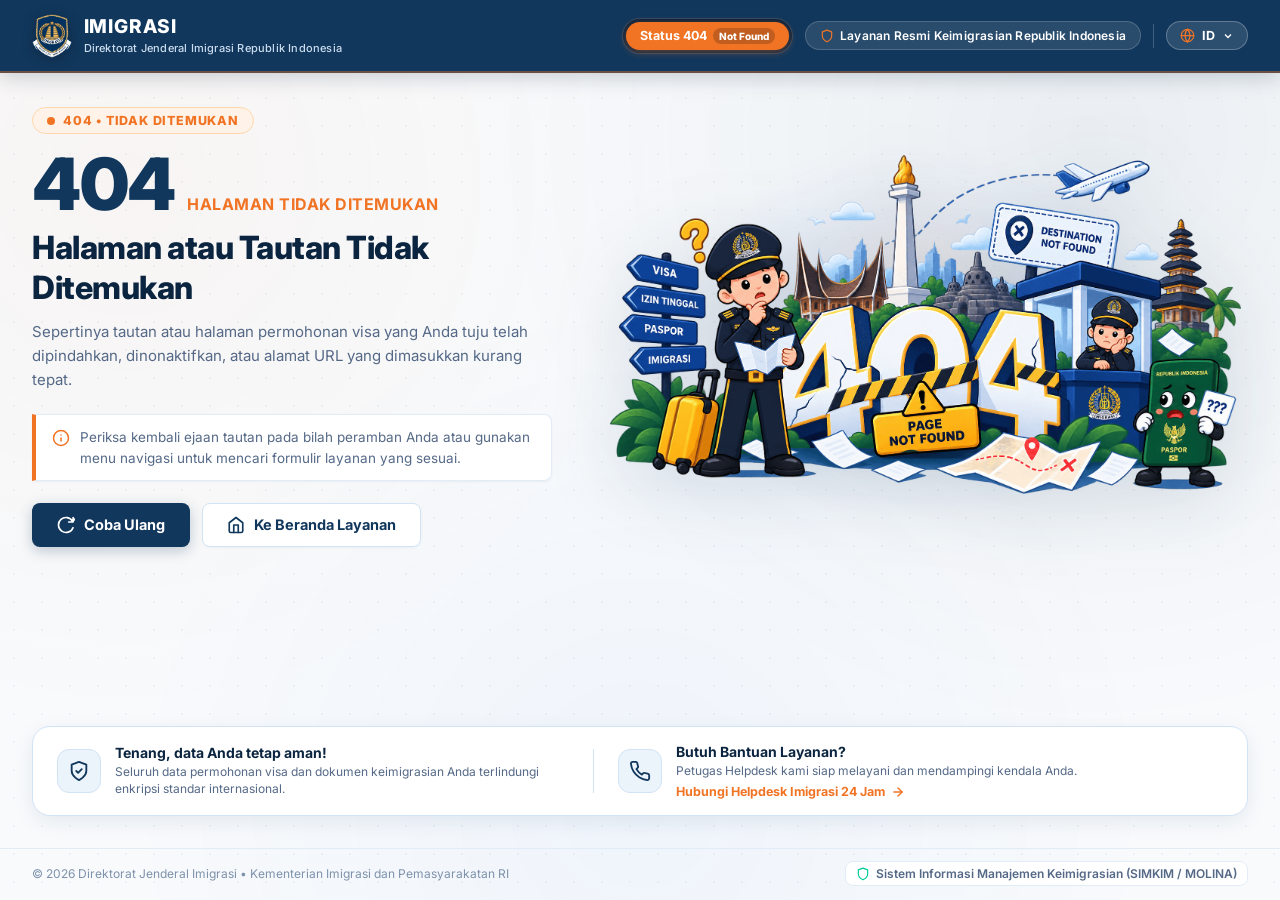
==== 400/index.html @ 4f802579 "Initial commit" ====
<!DOCTYPE html>
<html lang="id">

<head>
  <meta charset="UTF-8">
  <meta name="viewport" content="width=device-width, initial-scale=1.0">
  <title>404 - Halaman Tidak Ditemukan | Direktorat Jenderal Imigrasi Republik Indonesia</title>

  <!-- Favicon -->
  <link rel="icon" type="image/png" href="../assets/icons/logo-imigrasi.png">
  <link rel="shortcut icon" type="image/png" href="../assets/icons/logo-imigrasi.png">

  <!-- Google Fonts: Inter -->
  <link rel="preconnect" href="https://fonts.googleapis.com">
  <link rel="preconnect" href="https://fonts.gstatic.com" crossorigin>
  <link href="https://fonts.googleapis.com/css2?family=Inter:wght@300;400;500;600;700;800;900&display=swap"
    rel="stylesheet">

  <link rel="stylesheet" href="../css/styles.css">
  <link rel="stylesheet" href="../css/animations.css">
</head>

<body>

  <!-- Ambient Backgrounds -->
  <div class="bg-ambient-layer" aria-hidden="true"></div>
  <div class="bg-pattern-overlay" aria-hidden="true"></div>

  <!-- Top Header Navigation -->
  <header class="header">
    <div class="header-inner">
      <a href="https://evisa.imigrasi.go.id/" class="brand" title="Direktorat Jenderal Imigrasi Republik Indonesia">
        <img src="../assets/icons/logo-imigrasi.png" alt="Logo Resmi Imigrasi Indonesia" class="brand-logo-img">
        <div class="brand-text">
          <div class="brand-title-wrap">
            <span class="brand-title" data-i18n="brandTitle">IMIGRASI</span>
          </div>
          <span class="brand-subtitle" data-i18n="brandSubtitle">Direktorat Jenderal Imigrasi Republik Indonesia</span>
        </div>
      </a>

      <div class="header-right">
        <!-- Error Status Indicator -->
        <div class="mode-switch-group">
          <span class="mode-btn is-active">
            <span>Status 404</span>
            <span class="mode-badge">Not Found</span>
          </span>
        </div>

        <div class="motto-badge">
          <svg viewBox="0 0 24 24" fill="none" stroke="currentColor" stroke-width="2" stroke-linecap="round"
            stroke-linejoin="round">
            <path d="M12 22s8-4 8-10V5l-8-3-8 3v7c0 6 8 10 8 10z" />
          </svg>
          <span data-i18n="headerMotto">Layanan Resmi Keimigrasian Republik Indonesia</span>
        </div>

        <div class="header-divider"></div>

        <!-- Bilingual Selector (ENG & ID) -->
        <div class="lang-dropdown-wrapper">
          <button type="button" class="lang-btn" id="langToggleBtn" aria-haspopup="true" aria-expanded="false">
            <svg width="15" height="15" viewBox="0 0 24 24" fill="none" stroke="#F17425" stroke-width="2"
              stroke-linecap="round" stroke-linejoin="round">
              <circle cx="12" cy="12" r="10" />
              <line x1="2" y1="12" x2="22" y2="12" />
              <path d="M12 2a15.3 15.3 0 0 1 4 10 15.3 15.3 0 0 1-4 10 15.3 15.3 0 0 1-4-10 15.3 15.3 0 0 1 4-10z" />
            </svg>
            <span id="langCurrentCode">ID</span>
            <svg class="lang-chevron-icon" viewBox="0 0 24 24" fill="none" stroke="currentColor" stroke-width="2.5">
              <polyline points="6 9 12 15 18 9" />
            </svg>
          </button>

          <div class="lang-menu" id="langMenu" role="menu">
            <button type="button" class="lang-option is-active" data-lang="id" role="menuitem">
              <span class="lang-flag-icon">🇮🇩</span>
              <span>Bahasa Indonesia</span>
              <span class="lang-badge">ID</span>
            </button>
            <button type="button" class="lang-option" data-lang="en" role="menuitem">
              <span class="lang-flag-icon">🇬🇧</span>
              <span>English</span>
              <span class="lang-badge">ENG</span>
            </button>
          </div>
        </div>
      </div>
    </div>
  </header>

  <!-- Main Content -->
  <main class="main-container">
    <section class="error-view is-active" id="view-404" aria-label="Tampilan Error 404">
      <div class="hero-grid grid-404">

        <!-- Left Content Column -->
        <div class="content-col">
          <div class="status-pill pill-404">
            <span class="status-pill-dot"></span>
            <span data-i18n="pill404">404 • TIDAK DITEMUKAN</span>
          </div>

          <div class="error-code-header">
            <span data-i18n="codeHeader404">404</span>
            <span class="error-code-sub" data-i18n="codeSub404">Halaman Tidak Ditemukan</span>
          </div>

          <h1 class="error-title" data-i18n="title404">Halaman atau Tautan Tidak Ditemukan</h1>

          <p class="error-desc" data-i18n="desc404">
            Sepertinya tautan atau halaman permohonan visa yang Anda tuju telah dipindahkan, dinonaktifkan, atau alamat
            URL yang dimasukkan kurang tepat.
          </p>

          <div class="info-note-box">
            <svg viewBox="0 0 24 24" fill="none" stroke="currentColor" stroke-width="2" stroke-linecap="round"
              stroke-linejoin="round">
              <circle cx="12" cy="12" r="10"></circle>
              <line x1="12" y1="16" x2="12" y2="12"></line>
              <line x1="12" y1="8" x2="12.01" y2="8"></line>
            </svg>
            <span data-i18n="note404">Periksa kembali ejaan tautan pada bilah peramban Anda atau gunakan menu navigasi
              untuk mencari formulir layanan yang sesuai.</span>
          </div>

          <div class="btn-group">
            <button type="button" class="btn btn-primary" id="btnReload404">
              <svg class="icon-spin" viewBox="0 0 24 24" fill="none" stroke="currentColor" stroke-linecap="round"
                stroke-linejoin="round">
                <path d="M21.5 2v6h-6M21.34 15.57a10 10 0 1 1-.57-8.38l5.67-5.67" />
              </svg>
              <span data-i18n="btnReload404">Coba Ulang</span>
            </button>

            <a href="https://evisa.imigrasi.go.id/" class="btn btn-secondary btn-action-home">
              <svg class="icon-arrow" viewBox="0 0 24 24" fill="none" stroke="currentColor" stroke-linecap="round"
                stroke-linejoin="round">
                <path d="M3 9l9-7 9 7v11a2 2 0 0 1-2 2H5a2 2 0 0 1-2-2z"></path>
                <polyline points="9 22 9 12 15 12 15 22"></polyline>
              </svg>
              <span data-i18n="btnHome404">Ke Beranda Layanan</span>
            </a>
          </div>
        </div>

        <!-- Right Illustration Column (404.png - Seamless & Borderless) -->
        <div class="illustration-col">
          <div class="seamless-illustration-stage stage-404 anim-float" title="Klik untuk sapaan petugas imigrasi">
            <img src="../404.png" alt="Ilustrasi Petugas & Paspor Tersesat 404 Not Found"
              class="seamless-illustration-img">
          </div>
        </div>

      </div>
    </section>

    <!-- Support Card -->
    <footer class="bottom-card">
      <div class="card-section">
        <div class="icon-wrapper">
          <svg viewBox="0 0 24 24" fill="none" stroke="currentColor" stroke-width="2" stroke-linecap="round"
            stroke-linejoin="round">
            <path d="M12 22s8-4 8-10V5l-8-3-8 3v7c0 6 8 10 8 10z"></path>
            <polyline points="9 12 11 14 15 10"></polyline>
          </svg>
        </div>
        <div class="card-info">
          <h3 class="card-title" data-i18n="card1Title">Tenang, data Anda tetap aman!</h3>
          <p class="card-text" data-i18n="card1Desc">Seluruh data permohonan visa dan dokumen keimigrasian Anda
            terlindungi enkripsi standar internasional.</p>
        </div>
      </div>

      <div class="card-divider" aria-hidden="true"></div>

      <div class="card-section">
        <div class="avatar-wrapper">
          <svg viewBox="0 0 24 24" fill="none" stroke="currentColor" stroke-width="2" stroke-linecap="round"
            stroke-linejoin="round">
            <path
              d="M22 16.92v3a2 2 0 0 1-2.18 2 19.79 19.79 0 0 1-8.63-3.07 19.5 19.5 0 0 1-6-6 19.79 19.79 0 0 1-3.07-8.67A2 2 0 0 1 4.11 2h3a2 2 0 0 1 2 1.72 12.84 12.84 0 0 0 .7 2.81 2 2 0 0 1-.45 2.11L8.09 9.91a16 16 0 0 0 6 6l1.27-1.27a2 2 0 0 1 2.11-.45 12.84 12.84 0 0 0 2.81.7A2 2 0 0 1 22 16.92z">
            </path>
          </svg>
        </div>
        <div class="card-info">
          <h3 class="card-title" data-i18n="card2Title">Butuh Bantuan Layanan?</h3>
          <p class="card-text" data-i18n="card2Desc">Petugas Helpdesk kami siap melayani dan mendampingi kendala Anda.
          </p>
          <a href="#helpdesk" class="card-link action-helpdesk">
            <span data-i18n="helpdeskLink">Hubungi Helpdesk Imigrasi 24 Jam</span>
            <svg viewBox="0 0 24 24" width="14" height="14" fill="none" stroke="currentColor" stroke-width="2.5"
              stroke-linecap="round" stroke-linejoin="round">
              <line x1="5" y1="12" x2="19" y2="12"></line>
              <polyline points="12 5 19 12 12 19"></polyline>
            </svg>
          </a>
        </div>
      </div>
    </footer>
  </main>

  <!-- Legal Bar -->
  <div class="footer-meta-bar">
    <div class="footer-meta-left">
      <span data-i18n="footerCopyright">© 2026 Direktorat Jenderal Imigrasi • Kementerian Imigrasi dan Pemasyarakatan
        RI</span>
    </div>
    <div class="footer-meta-right">
      <span class="footer-security-pill">
        <svg viewBox="0 0 24 24" fill="none" stroke="currentColor" stroke-width="2" stroke-linecap="round"
          stroke-linejoin="round">
          <path d="M12 22s8-4 8-10V5l-8-3-8 3v7c0 6 8 10 8 10z" />
        </svg>
        <span data-i18n="footerSecurityTitle">Sistem Informasi Manajemen Keimigrasian (SIMKIM / MOLINA)</span>
      </span>
    </div>
  </div>

  <div class="toast-container" id="toastContainer" aria-live="polite"></div>
  <script src="../js/main.js"></script>
</body>

</html>
---- css/styles.css ----
/**
 * Layanan Imigrasi Digital - eVisa Theme Design System
 * Inspired by https://evisa.imigrasi.go.id/
 * Color Scheme: Official Deep Navy (#11375C), Brand Orange (#F17425), Light Blue (#EBF3FB)
 * Typography: Inter (Google Fonts)
 * Fully Responsive for Desktop, Tablets (Landscape & Portrait), and Mobile Devices
 */

@import url('https://fonts.googleapis.com/css2?family=Inter:wght@300;400;500;600;700;800;900&display=swap');

:root {
  /* eVisa Official Brand Palette */
  --evisa-navy: #11375C;
  --evisa-navy-dark: #0B2540;
  --evisa-navy-light: #1A4B7C;
  --evisa-navy-ultra-light: #EBF3FB;
  --evisa-orange: #F17425;
  --evisa-orange-hover: #D96015;
  --evisa-orange-light: #FFF2E8;
  --evisa-blue: #1E6DEB;
  --evisa-blue-hover: #1558C4;
  --evisa-blue-light: #EFF6FF;
  --evisa-border: #D1E3F5;
  --evisa-border-light: #E2ECF7;
  --evisa-red: #E15B64;
  --evisa-red-light: #FDE8E9;
  --evisa-green: #00CC99;
  --evisa-green-light: #E6FBF5;

  /* Neutrals & Text */
  --text-primary: #11375C;
  --text-heading: #0B2540;
  --text-secondary: #556987;
  --text-muted: #7E92AB;
  --bg-page: #F8FAFC;
  --bg-card: #FFFFFF;
  --bg-subtle: #F0F5FA;
  --white: #FFFFFF;

  /* Elevation Shadows */
  --shadow-xs: 0 1px 3px rgba(17, 55, 92, 0.05);
  --shadow-sm: 0 2px 8px rgba(17, 55, 92, 0.06);
  --shadow-md: 0 6px 20px rgba(17, 55, 92, 0.08);
  --shadow-lg: 0 16px 36px -6px rgba(17, 55, 92, 0.12), 0 4px 16px rgba(17, 55, 92, 0.04);
  --shadow-btn: 0 4px 14px rgba(17, 55, 92, 0.25);
  --shadow-btn-orange: 0 4px 14px rgba(241, 116, 37, 0.35);

  /* Corner Radii */
  --radius-xs: 6px;
  --radius-sm: 8px;
  --radius-md: 12px;
  --radius-lg: 18px;
  --radius-xl: 24px;
  --radius-full: 9999px;

  /* Typography */
  --font-family: 'Inter', -apple-system, BlinkMacSystemFont, 'Segoe UI', Roboto, Helvetica, Arial, sans-serif;
}

/* Global Reset & Base Setup */
*, *::before, *::after {
  box-sizing: border-box;
  margin: 0;
  padding: 0;
}

html, body {
  min-height: 100%;
  width: 100%;
}

body {
  font-family: var(--font-family);
  background: var(--bg-page);
  color: var(--text-primary);
  min-height: 100vh;
  display: flex;
  flex-direction: column;
  justify-content: space-between;
  overflow-x: hidden;
  position: relative;
  -webkit-font-smoothing: antialiased;
  -moz-osx-font-smoothing: grayscale;
}

/* Background Atmosphere & Grid Pattern */
.bg-ambient-layer {
  position: fixed;
  inset: 0;
  pointer-events: none;
  z-index: 0;
  background-image: 
    radial-gradient(circle at 10% 20%, rgba(241, 116, 37, 0.04) 0%, transparent 40%),
    radial-gradient(circle at 85% 15%, rgba(17, 55, 92, 0.06) 0%, transparent 45%),
    radial-gradient(circle at 50% 90%, rgba(30, 109, 235, 0.04) 0%, transparent 50%);
}

.bg-pattern-overlay {
  position: fixed;
  inset: 0;
  pointer-events: none;
  z-index: 0;
  opacity: 0.35;
  background-image: radial-gradient(rgba(17, 55, 92, 0.12) 1px, transparent 1px);
  background-size: 28px 28px;
}

/* =============================================================================
   TOP HEADER NAVIGATION (Official eVisa Style #11375C)
   ============================================================================= */
.header {
  width: 100%;
  background-color: var(--evisa-navy);
  border-bottom: 2px solid rgba(241, 116, 37, 0.4);
  box-shadow: 0 4px 20px rgba(11, 37, 64, 0.2);
  position: relative;
  z-index: 30;
}

.header-inner {
  max-width: 1440px;
  margin: 0 auto;
  padding: 0.85rem 2rem;
  display: flex;
  align-items: center;
  justify-content: space-between;
  gap: 16px;
}

.brand {
  display: flex;
  align-items: center;
  gap: 12px;
  text-decoration: none;
  color: #FFFFFF;
  transition: transform 0.2s ease;
  flex-shrink: 0;
}

.brand:hover {
  transform: translateY(-1px);
}

.brand-logo-img {
  height: 44px;
  width: auto;
  object-fit: contain;
  filter: drop-shadow(0 2px 6px rgba(0, 0, 0, 0.25));
  transition: transform 0.3s ease;
}

.brand:hover .brand-logo-img {
  transform: scale(1.05);
}

.brand-text {
  display: flex;
  flex-direction: column;
}

.brand-title-wrap {
  display: flex;
  align-items: center;
  gap: 8px;
}

.brand-title {
  font-size: 19px;
  font-weight: 800;
  letter-spacing: 0.8px;
  color: #FFFFFF;
  line-height: 1.1;
}

.brand-evisa-tag {
  background: var(--evisa-orange);
  color: #FFFFFF;
  font-size: 10px;
  font-weight: 800;
  letter-spacing: 0.5px;
  padding: 2px 7px;
  border-radius: var(--radius-xs);
  text-transform: uppercase;
}

.brand-subtitle {
  font-size: 11px;
  font-weight: 500;
  color: #CBDCEE;
  margin-top: 3px;
  letter-spacing: 0.2px;
}

.header-right {
  display: flex;
  align-items: center;
  gap: 12px;
  flex-wrap: wrap;
  justify-content: flex-end;
}

/* Mode Switcher Pill (403 vs 404 vs 500) */
.mode-switch-group {
  display: inline-flex;
  align-items: center;
  background: rgba(11, 37, 64, 0.8);
  border: 1px solid rgba(255, 255, 255, 0.15);
  border-radius: var(--radius-full);
  padding: 3px;
  box-shadow: inset 0 2px 4px rgba(0, 0, 0, 0.2);
}

.mode-btn {
  border: none;
  background: transparent;
  padding: 6px 14px;
  font-family: inherit;
  font-size: 12.5px;
  font-weight: 700;
  color: #CBDCEE;
  border-radius: var(--radius-full);
  cursor: pointer;
  display: inline-flex;
  align-items: center;
  gap: 6px;
  transition: all 0.2s ease;
  text-decoration: none;
  white-space: nowrap;
}

.mode-btn:hover {
  color: #FFFFFF;
  background: rgba(255, 255, 255, 0.08);
}

.mode-btn.is-active {
  background: var(--evisa-orange);
  color: #FFFFFF;
  box-shadow: 0 2px 8px rgba(241, 116, 37, 0.4);
}

.mode-btn .mode-badge {
  font-size: 10px;
  font-weight: 800;
  padding: 2px 6px;
  border-radius: var(--radius-full);
  background: rgba(255, 255, 255, 0.2);
}

.mode-btn.is-active .mode-badge {
  background: rgba(0, 0, 0, 0.2);
}

.motto-badge {
  background: rgba(255, 255, 255, 0.1);
  border: 1px solid rgba(255, 255, 255, 0.18);
  color: #FFFFFF;
  font-size: 12px;
  font-weight: 600;
  padding: 6px 14px;
  border-radius: var(--radius-full);
  letter-spacing: 0.2px;
  display: flex;
  align-items: center;
  gap: 6px;
  white-space: nowrap;
}

.motto-badge svg {
  width: 14px;
  height: 14px;
  stroke: var(--evisa-orange);
}

.header-divider {
  width: 1px;
  height: 24px;
  background: rgba(255, 255, 255, 0.2);
}

/* Language Selector Dropdown (ENG & ID) */
.lang-dropdown-wrapper {
  position: relative;
}

.lang-btn {
  display: flex;
  align-items: center;
  gap: 7px;
  background: rgba(255, 255, 255, 0.12);
  border: 1px solid rgba(255, 255, 255, 0.25);
  padding: 6px 13px;
  border-radius: var(--radius-full);
  font-family: inherit;
  font-size: 12.5px;
  font-weight: 700;
  color: #FFFFFF;
  cursor: pointer;
  transition: all 0.2s ease;
  white-space: nowrap;
}

.lang-btn:hover, .lang-dropdown-wrapper.is-open .lang-btn {
  background: rgba(255, 255, 255, 0.22);
  border-color: var(--evisa-orange);
}

.lang-flag-icon {
  font-size: 14px;
  line-height: 1;
}

.lang-chevron-icon {
  width: 12px;
  height: 12px;
  stroke: #FFFFFF;
  transition: transform 0.25s ease;
}

.lang-dropdown-wrapper.is-open .lang-chevron-icon {
  transform: rotate(180deg);
}

.lang-menu {
  position: absolute;
  top: calc(100% + 8px);
  right: 0;
  background: #FFFFFF;
  border: 1px solid var(--evisa-border);
  border-radius: var(--radius-md);
  box-shadow: 0 12px 30px rgba(17, 55, 92, 0.18);
  padding: 6px;
  min-width: 180px;
  opacity: 0;
  visibility: hidden;
  transform: translateY(-8px);
  transition: all 0.2s cubic-bezier(0.16, 1, 0.3, 1);
  z-index: 50;
}

.lang-dropdown-wrapper.is-open .lang-menu {
  opacity: 1;
  visibility: visible;
  transform: translateY(0);
}

.lang-option {
  width: 100%;
  display: flex;
  align-items: center;
  gap: 10px;
  padding: 8px 12px;
  border: none;
  background: transparent;
  border-radius: var(--radius-sm);
  font-family: inherit;
  font-size: 13px;
  font-weight: 600;
  color: var(--text-primary);
  cursor: pointer;
  transition: all 0.15s ease;
  text-align: left;
}

.lang-option:hover {
  background: var(--evisa-navy-ultra-light);
  color: var(--evisa-navy);
}

.lang-option.is-active {
  background: var(--evisa-orange-light);
  color: var(--evisa-orange-hover);
  font-weight: 700;
}

.lang-option .lang-badge {
  margin-left: auto;
  font-size: 10.5px;
  font-weight: 800;
  background: rgba(17, 55, 92, 0.08);
  color: var(--evisa-navy);
  padding: 2px 6px;
  border-radius: 4px;
}

.lang-option.is-active .lang-badge {
  background: var(--evisa-orange);
  color: #FFFFFF;
}

/* =============================================================================
   MAIN CONTAINER & HERO GRID
   ============================================================================= */
.main-container {
  flex: 1;
  width: 100%;
  max-width: 1440px;
  margin: 0 auto;
  padding: 1.5rem 2rem 2rem;
  display: flex;
  flex-direction: column;
  justify-content: space-between;
  position: relative;
  z-index: 10;
}

/* Error Views for 403, 404, 500 */
.error-view {
  display: none;
  width: 100%;
  flex: 1;
  animation: fadeInView 0.35s cubic-bezier(0.16, 1, 0.3, 1) forwards;
}

.error-view.is-active {
  display: block;
}

@keyframes fadeInView {
  from {
    opacity: 0;
    transform: translateY(10px);
  }
  to {
    opacity: 1;
    transform: translateY(0);
  }
}

.hero-grid {
  display: grid;
  align-items: center;
  gap: 40px;
  width: 100%;
  min-height: 460px;
  grid-template-columns: 1fr 1.25fr;
}

/* Special Alignment for 500 Grid (Illustration Left, Content Right on Desktop) */
.grid-500 {
  grid-template-columns: 1.25fr 1fr;
}

/* =============================================================================
   CONTENT COLUMN (TEXT & BUTTONS)
   ============================================================================= */
.content-col {
  display: flex;
  flex-direction: column;
  align-items: flex-start;
  z-index: 10;
  padding: 10px 0;
}

/* eVisa Style Category / Status Badge */
.status-pill {
  display: inline-flex;
  align-items: center;
  gap: 8px;
  background: var(--evisa-navy-ultra-light);
  border: 1px solid var(--evisa-border);
  color: var(--evisa-navy);
  font-size: 12.5px;
  font-weight: 800;
  letter-spacing: 0.8px;
  text-transform: uppercase;
  padding: 5px 14px;
  border-radius: var(--radius-full);
  margin-bottom: 14px;
}

.status-pill.pill-403 {
  background: #FFF0F0;
  border-color: #FED7D7;
  color: var(--evisa-red);
}

.status-pill.pill-404 {
  background: var(--evisa-orange-light);
  border-color: #FED7AA;
  color: var(--evisa-orange);
}

.status-pill.pill-500 {
  background: #FFF0F0;
  border-color: #FED7D7;
  color: var(--evisa-red);
}

.status-pill-dot {
  width: 8px;
  height: 8px;
  border-radius: 50%;
  background-color: currentColor;
  box-shadow: 0 0 0 0 rgba(241, 116, 37, 0.7);
  animation: pulse-dot 2s infinite cubic-bezier(0.66, 0, 0, 1);
}

@keyframes pulse-dot {
  0% { box-shadow: 0 0 0 0 rgba(241, 116, 37, 0.7); }
  70% { box-shadow: 0 0 0 8px rgba(241, 116, 37, 0); }
  100% { box-shadow: 0 0 0 0 rgba(241, 116, 37, 0); }
}

/* Big Error Code Number Header */
.error-code-header {
  font-size: 72px;
  font-weight: 900;
  color: var(--evisa-navy);
  line-height: 1;
  letter-spacing: -2px;
  margin-bottom: 8px;
  display: flex;
  align-items: baseline;
  gap: 12px;
}

.error-code-sub {
  font-size: 16px;
  font-weight: 700;
  color: var(--evisa-orange);
  letter-spacing: 0.5px;
  text-transform: uppercase;
}

/* Titles & Descriptions */
.error-title {
  font-size: 32px;
  font-weight: 800;
  color: var(--text-heading);
  line-height: 1.25;
  margin-bottom: 12px;
  letter-spacing: -0.5px;
}

.error-desc {
  font-size: 15px;
  line-height: 1.6;
  color: var(--text-secondary);
  max-width: 520px;
  margin-bottom: 22px;
}

/* Highlight Note Box */
.info-note-box {
  background: #FFFFFF;
  border-left: 4px solid var(--evisa-orange);
  border-top: 1px solid var(--evisa-border-light);
  border-right: 1px solid var(--evisa-border-light);
  border-bottom: 1px solid var(--evisa-border-light);
  border-radius: 0 var(--radius-sm) var(--radius-sm) 0;
  padding: 12px 16px;
  margin-bottom: 22px;
  max-width: 520px;
  font-size: 13.5px;
  color: var(--text-secondary);
  line-height: 1.5;
  box-shadow: var(--shadow-xs);
  display: flex;
  align-items: flex-start;
  gap: 10px;
}

.info-note-box svg {
  width: 18px;
  height: 18px;
  flex-shrink: 0;
  stroke: var(--evisa-orange);
  margin-top: 2px;
}

/* Button Group (eVisa Style) */
.btn-group {
  display: flex;
  flex-wrap: wrap;
  gap: 12px;
  width: 100%;
}

.btn {
  display: inline-flex;
  align-items: center;
  justify-content: center;
  gap: 9px;
  padding: 12px 24px;
  font-family: inherit;
  font-size: 14.5px;
  font-weight: 700;
  border-radius: var(--radius-sm);
  text-decoration: none;
  cursor: pointer;
  transition: all 0.2s cubic-bezier(0.16, 1, 0.3, 1);
  border: 1.5px solid transparent;
  white-space: nowrap;
}

.btn-primary {
  background-color: var(--evisa-navy);
  color: #FFFFFF;
  box-shadow: var(--shadow-btn);
}

.btn-primary:hover {
  background-color: var(--evisa-orange);
  color: #FFFFFF;
  transform: translateY(-2px);
  box-shadow: var(--shadow-btn-orange);
}

.btn-primary:active {
  transform: translateY(0);
}

.btn-secondary {
  background-color: #FFFFFF;
  color: var(--evisa-navy);
  border-color: var(--evisa-border);
  box-shadow: var(--shadow-xs);
}

.btn-secondary:hover {
  background-color: var(--evisa-navy-ultra-light);
  border-color: var(--evisa-navy-light);
  color: var(--evisa-navy);
  transform: translateY(-2px);
  box-shadow: var(--shadow-sm);
}

.btn-secondary:active {
  transform: translateY(0);
}

.btn svg {
  width: 18px;
  height: 18px;
  stroke-width: 2.2;
  transition: transform 0.3s ease;
  flex-shrink: 0;
}

.btn:hover svg.icon-spin {
  transform: rotate(180deg);
}

.btn:hover svg.icon-arrow {
  transform: translateX(3px);
}

/* =============================================================================
   SEAMLESS CREATIVE ILLUSTRATION STAGE (No Box, No Border, Seamless & Floating)
   ============================================================================= */
.illustration-col {
  position: relative;
  width: 100%;
  display: flex;
  align-items: center;
  justify-content: center;
  user-select: none;
}

.seamless-illustration-stage {
  position: relative;
  width: 100%;
  max-width: 640px;
  display: flex;
  align-items: center;
  justify-content: center;
  cursor: pointer;
  transition: transform 0.4s cubic-bezier(0.34, 1.56, 0.64, 1), filter 0.4s ease;
  background: transparent !important;
  border: none !important;
  box-shadow: none !important;
  padding: 0 !important;
}

/* Creative Subtle Ambient Radial Halo Glow behind the character/artwork */
.seamless-illustration-stage::before {
  content: '';
  position: absolute;
  top: 52%;
  left: 50%;
  width: 82%;
  height: 78%;
  transform: translate(-50%, -50%);
  border-radius: 50%;
  filter: blur(36px);
  pointer-events: none;
  z-index: 0;
  opacity: 0.85;
  transition: all 0.5s ease;
}

.stage-403::before {
  background: radial-gradient(circle, rgba(225, 91, 100, 0.18) 0%, rgba(17, 55, 92, 0.08) 50%, transparent 72%);
}

.stage-404::before {
  background: radial-gradient(circle, rgba(241, 116, 37, 0.18) 0%, rgba(30, 109, 235, 0.09) 50%, transparent 72%);
}

.stage-500::before {
  background: radial-gradient(circle, rgba(225, 91, 100, 0.16) 0%, rgba(30, 109, 235, 0.1) 50%, transparent 72%);
}

.seamless-illustration-img {
  position: relative;
  z-index: 1;
  width: 100%;
  height: auto;
  max-height: 480px;
  object-fit: contain;
  display: block;
  background: transparent !important;
  border: none !important;
  border-radius: 0 !important;
  box-shadow: none !important;
  filter: drop-shadow(0 16px 36px rgba(17, 55, 92, 0.14));
  transition: transform 0.4s cubic-bezier(0.34, 1.56, 0.64, 1), filter 0.4s ease;
}

.seamless-illustration-stage:hover .seamless-illustration-img {
  transform: scale(1.025) translateY(-6px);
  filter: drop-shadow(0 26px 48px rgba(17, 55, 92, 0.22));
}

.seamless-illustration-stage:hover::before {
  opacity: 1;
  transform: translate(-50%, -50%) scale(1.1);
  filter: blur(42px);
}

/* =============================================================================
   BOTTOM UNIFIED SUPPORT CARD & SYSTEM METADATA
   ============================================================================= */
.bottom-card {
  margin-top: 2rem;
  background: #FFFFFF;
  border: 1px solid var(--evisa-border);
  border-radius: var(--radius-lg);
  padding: 16px 24px;
  display: grid;
  grid-template-columns: 1.1fr auto 1.3fr;
  align-items: center;
  gap: 24px;
  box-shadow: var(--shadow-md);
  position: relative;
  z-index: 10;
}

.card-section {
  display: flex;
  align-items: center;
  gap: 14px;
}

.card-divider {
  width: 1px;
  height: 44px;
  background: var(--evisa-border);
}

.avatar-wrapper, .icon-wrapper {
  width: 44px;
  height: 44px;
  flex-shrink: 0;
  display: flex;
  align-items: center;
  justify-content: center;
  border-radius: var(--radius-md);
  background: var(--evisa-navy-ultra-light);
  color: var(--evisa-navy);
  border: 1px solid var(--evisa-border);
  transition: transform 0.25s ease, background 0.25s ease;
}

.avatar-wrapper:hover, .icon-wrapper:hover {
  transform: scale(1.08);
  background: var(--evisa-orange-light);
  border-color: #FED7AA;
}

.avatar-wrapper svg, .icon-wrapper svg {
  width: 22px;
  height: 22px;
  stroke: var(--evisa-navy);
}

.card-info {
  display: flex;
  flex-direction: column;
  gap: 2px;
}

.card-title {
  font-size: 14px;
  font-weight: 700;
  color: var(--text-heading);
}

.card-text {
  font-size: 12px;
  color: var(--text-secondary);
  line-height: 1.45;
}

.card-link {
  display: inline-flex;
  align-items: center;
  gap: 6px;
  font-size: 12.5px;
  font-weight: 700;
  color: var(--evisa-orange);
  text-decoration: none;
  margin-top: 3px;
  transition: gap 0.2s ease, color 0.2s ease;
}

.card-link:hover {
  color: var(--evisa-orange-hover);
  gap: 9px;
  text-decoration: underline;
}

/* Official Bottom Legal & Security Bar */
.footer-meta-bar {
  display: flex;
  align-items: center;
  justify-content: space-between;
  padding: 12px 2rem 14px;
  max-width: 1440px;
  margin: 0 auto;
  width: 100%;
  font-size: 12px;
  color: var(--text-muted);
  border-top: 1px solid var(--evisa-border-light);
  position: relative;
  z-index: 10;
}

.footer-meta-left {
  display: flex;
  align-items: center;
  gap: 8px;
}

.footer-security-pill {
  display: inline-flex;
  align-items: center;
  gap: 6px;
  font-weight: 600;
  color: var(--text-secondary);
  background: #FFFFFF;
  padding: 4px 10px;
  border-radius: var(--radius-sm);
  border: 1px solid var(--evisa-border-light);
}

.footer-security-pill svg {
  width: 14px;
  height: 14px;
  stroke: var(--evisa-green);
}

/* =============================================================================
   TOAST NOTIFICATION COMPONENT
   ============================================================================= */
.toast-container {
  position: fixed;
  bottom: 24px;
  right: 24px;
  z-index: 1000;
  display: flex;
  flex-direction: column;
  gap: 10px;
  pointer-events: none;
}

.toast {
  background: var(--evisa-navy);
  color: #FFFFFF;
  padding: 12px 18px;
  border-radius: var(--radius-sm);
  font-size: 13px;
  font-weight: 600;
  display: flex;
  align-items: center;
  gap: 12px;
  box-shadow: 0 10px 30px rgba(17, 55, 92, 0.35);
  border-left: 4px solid var(--evisa-orange);
  transform: translateY(60px);
  opacity: 0;
  transition: all 0.3s cubic-bezier(0.16, 1, 0.3, 1);
  pointer-events: auto;
  cursor: pointer;
  max-width: 440px;
}

.toast.show {
  transform: translateY(0);
  opacity: 1;
}

.toast-spinner {
  width: 16px;
  height: 16px;
  border: 2px solid rgba(255, 255, 255, 0.3);
  border-top-color: var(--evisa-orange);
  border-radius: 50%;
  animation: spinLinear 0.8s linear infinite;
  flex-shrink: 0;
}

@keyframes spinLinear {
  to { transform: rotate(360deg); }
}

/* =============================================================================
   RESPONSIVE DESIGN: TABLETS & MOBILE BREAKPOINTS
   ============================================================================= */

/* --- 1. Large Tablets & Small Laptops (max-width: 1080px) --- */
@media (max-width: 1080px) {
  .header-inner {
    padding: 0.85rem 1.5rem;
  }
  .motto-badge {
    display: none; /* Hide lengthy motto text on tablet to keep header clean */
  }
  .header-divider {
    display: none;
  }
  .main-container {
    padding: 1.25rem 1.5rem 1.75rem;
  }
  .hero-grid {
    grid-template-columns: 1fr !important;
    gap: 28px;
    text-align: center;
  }
  /* Harmonize order: Content always follows or precedes consistently */
  .grid-500 {
    grid-template-columns: 1fr !important;
  }
  .illustration-col {
    order: 1;
    margin: 0 auto;
  }
  .content-col {
    order: 2;
    align-items: center;
    text-align: center;
    padding: 0;
  }
  .error-desc, .info-note-box {
    max-width: 580px;
    margin-left: auto;
    margin-right: auto;
  }
  .info-note-box {
    text-align: left;
  }
  .btn-group {
    justify-content: center;
  }
  .error-code-header {
    font-size: 64px;
    justify-content: center;
  }
  .error-title {
    font-size: 28px;
  }
  .seamless-illustration-stage {
    max-width: 480px;
  }
  .seamless-illustration-img {
    max-height: 380px;
  }
  .bottom-card {
    grid-template-columns: 1fr 1fr;
    gap: 16px;
    padding: 16px 20px;
  }
  .card-divider {
    display: none;
  }
}

/* --- 2. Medium / Portrait Tablets (max-width: 860px) --- */
@media (max-width: 860px) {
  .header-inner {
    padding: 0.75rem 1.25rem;
    flex-wrap: wrap;
    gap: 12px;
  }
  .header-right {
    width: 100%;
    justify-content: space-between;
  }
  .bottom-card {
    grid-template-columns: 1fr;
    gap: 16px;
  }
  .footer-meta-bar {
    padding: 12px 1.25rem;
    flex-direction: column;
    gap: 8px;
    text-align: center;
  }
}

/* --- 3. Mobile Devices (max-width: 640px) --- */
@media (max-width: 640px) {
  .header-inner {
    padding: 0.65rem 1rem;
    gap: 10px;
  }
  .brand-logo-img {
    height: 38px;
  }
  .brand-title {
    font-size: 17px;
  }
  .brand-subtitle {
    font-size: 10px;
    max-width: 220px;
    white-space: nowrap;
    overflow: hidden;
    text-overflow: ellipsis;
  }
  .mode-btn {
    padding: 5px 10px;
    font-size: 11.5px;
    gap: 4px;
  }
  .mode-btn .mode-badge {
    display: none; /* Hide badge text on mobile so 403, 404, 500 pills fit tightly */
  }
  .lang-btn {
    padding: 5px 10px;
    font-size: 11.5px;
    gap: 5px;
  }
  .main-container {
    padding: 0.75rem 1rem 1.25rem;
  }
  .hero-grid {
    gap: 18px;
    min-height: auto;
  }
  .seamless-illustration-stage {
    max-width: 340px;
  }
  .seamless-illustration-img {
    max-height: 260px;
  }
  .status-pill {
    font-size: 11px;
    padding: 4px 11px;
    margin-bottom: 10px;
  }
  .error-code-header {
    font-size: 50px;
    margin-bottom: 4px;
  }
  .error-code-sub {
    font-size: 14px;
  }
  .error-title {
    font-size: 22px;
    margin-bottom: 10px;
  }
  .error-desc {
    font-size: 13.5px;
    line-height: 1.55;
    margin-bottom: 16px;
  }
  .info-note-box {
    font-size: 12px;
    padding: 10px 12px;
    margin-bottom: 18px;
  }
  .btn-group {
    flex-direction: column;
    gap: 10px;
  }
  .btn {
    width: 100%;
    padding: 12px 18px;
    font-size: 14px;
  }
  .bottom-card {
    margin-top: 1.5rem;
    padding: 14px 16px;
    border-radius: var(--radius-md);
  }
  .card-section {
    gap: 12px;
  }
  .avatar-wrapper, .icon-wrapper {
    width: 38px;
    height: 38px;
  }
  .avatar-wrapper svg, .icon-wrapper svg {
    width: 18px;
    height: 18px;
  }
  .card-title {
    font-size: 13px;
  }
  .card-text {
    font-size: 11.5px;
  }
  .card-link {
    font-size: 12px;
  }
  .footer-meta-bar {
    font-size: 11px;
    padding: 10px 1rem 14px;
  }
  .footer-security-pill {
    font-size: 11px;
    padding: 3px 8px;
  }
  .toast-container {
    left: 14px;
    right: 14px;
    bottom: 14px;
    max-width: none;
  }
  .toast {
    width: 100%;
    max-width: 100%;
    font-size: 12.5px;
    padding: 10px 14px;
  }
}

/* --- 4. Extra Small Phones (max-width: 380px) --- */
@media (max-width: 380px) {
  .brand-title {
    font-size: 15px;
  }
  .brand-subtitle {
    display: none; /* Hide secondary subtitle on micro screens */
  }
  .mode-btn {
    padding: 4px 8px;
    font-size: 11px;
  }
  .seamless-illustration-stage {
    max-width: 280px;
  }
  .seamless-illustration-img {
    max-height: 210px;
  }
  .error-code-header {
    font-size: 44px;
  }
  .error-title {
    font-size: 20px;
  }
}
---- css/animations.css ----
/**
 * Layanan Imigrasi Digital - Animation Engine
 * Keyframe Animations for Illustrations, Cards, & Interactive Triggers
 */

/* Soft Vertical Floating Animation for Illustration Card */
@keyframes softFloat {
  0%, 100% {
    transform: translateY(0px);
  }
  50% {
    transform: translateY(-8px);
  }
}

.anim-float {
  animation: softFloat 5s ease-in-out infinite;
}

/* Subtle Shimmer Effect for Accent Badges */
@keyframes shimmerGlow {
  0%, 100% {
    opacity: 0.85;
    filter: drop-shadow(0 0 0 rgba(241, 116, 37, 0));
  }
  50% {
    opacity: 1;
    filter: drop-shadow(0 0 8px rgba(241, 116, 37, 0.4));
  }
}

.anim-shimmer {
  animation: shimmerGlow 3s ease-in-out infinite;
}

/* Spin Keyframe for Loading / Reload Buttons */
@keyframes spinFast {
  from {
    transform: rotate(0deg);
  }
  to {
    transform: rotate(360deg);
  }
}

.is-spinning {
  animation: spinFast 0.75s linear infinite !important;
}

/* Fade and Slide-In */
@keyframes fadeInSlideUp {
  from {
    opacity: 0;
    transform: translateY(14px);
  }
  to {
    opacity: 1;
    transform: translateY(0);
  }
}

.anim-fade-up {
  animation: fadeInSlideUp 0.45s cubic-bezier(0.16, 1, 0.3, 1) forwards;
}
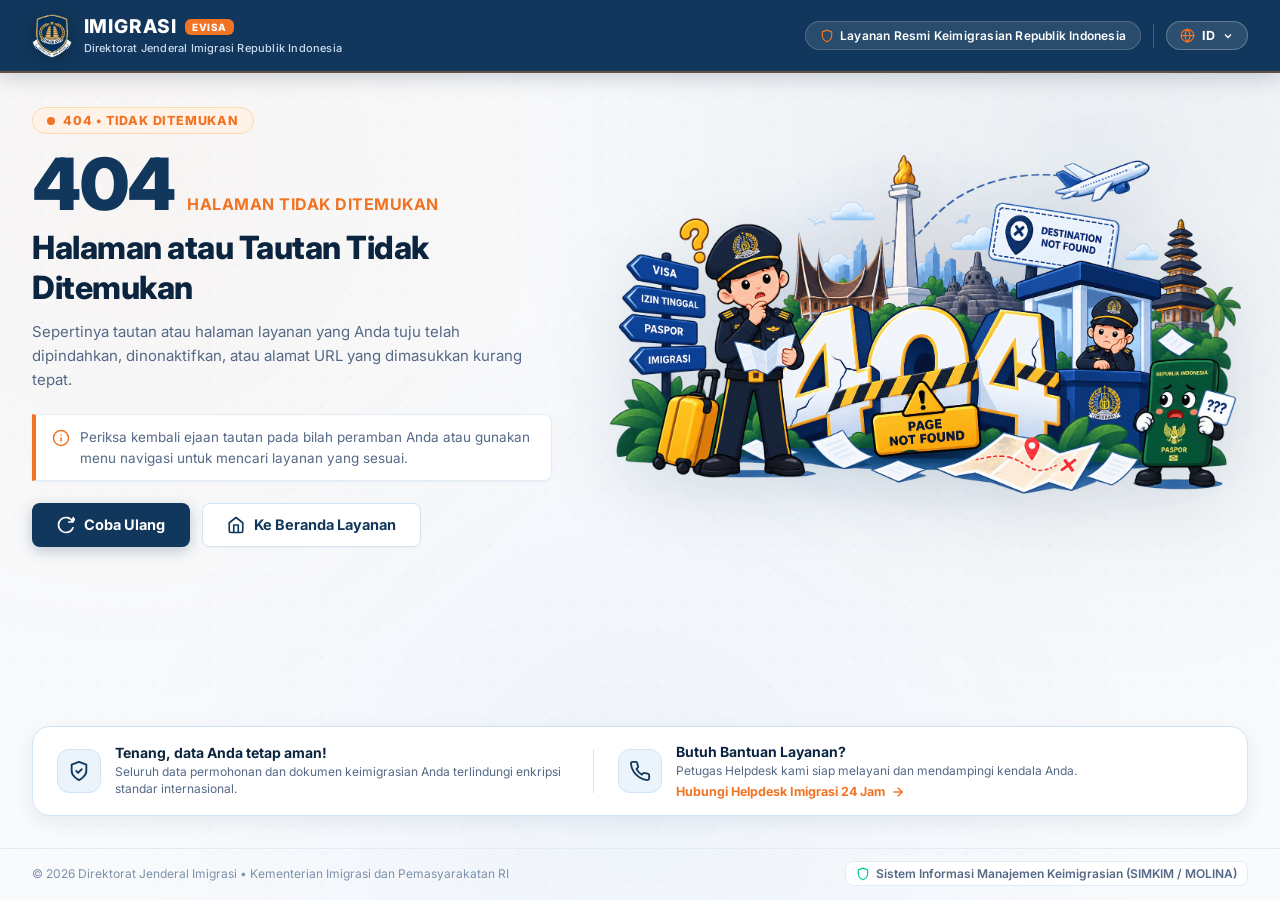
==== commit 14189e86: "update" ====
--- a/400/index.html
+++ b/400/index.html
@@ -1,11 +1,10 @@
 <!DOCTYPE html>
 <html lang="id">
-
 <head>
   <meta charset="UTF-8">
   <meta name="viewport" content="width=device-width, initial-scale=1.0">
   <title>404 - Halaman Tidak Ditemukan | Direktorat Jenderal Imigrasi Republik Indonesia</title>
-
+  
   <!-- Favicon -->
   <link rel="icon" type="image/png" href="../assets/icons/logo-imigrasi.png">
   <link rel="shortcut icon" type="image/png" href="../assets/icons/logo-imigrasi.png">
@@ -13,13 +12,11 @@
   <!-- Google Fonts: Inter -->
   <link rel="preconnect" href="https://fonts.googleapis.com">
   <link rel="preconnect" href="https://fonts.gstatic.com" crossorigin>
-  <link href="https://fonts.googleapis.com/css2?family=Inter:wght@300;400;500;600;700;800;900&display=swap"
-    rel="stylesheet">
+  <link href="https://fonts.googleapis.com/css2?family=Inter:wght@300;400;500;600;700;800;900&display=swap" rel="stylesheet">
 
   <link rel="stylesheet" href="../css/styles.css">
   <link rel="stylesheet" href="../css/animations.css">
 </head>
-
 <body>
 
   <!-- Ambient Backgrounds -->
@@ -29,29 +26,21 @@
   <!-- Top Header Navigation -->
   <header class="header">
     <div class="header-inner">
-      <a href="https://evisa.imigrasi.go.id/" class="brand" title="Direktorat Jenderal Imigrasi Republik Indonesia">
+      <a href="/" class="brand" title="Direktorat Jenderal Imigrasi Republik Indonesia">
         <img src="../assets/icons/logo-imigrasi.png" alt="Logo Resmi Imigrasi Indonesia" class="brand-logo-img">
         <div class="brand-text">
           <div class="brand-title-wrap">
             <span class="brand-title" data-i18n="brandTitle">IMIGRASI</span>
+            <span class="brand-evisa-tag">eVisa</span>
           </div>
           <span class="brand-subtitle" data-i18n="brandSubtitle">Direktorat Jenderal Imigrasi Republik Indonesia</span>
         </div>
       </a>
 
       <div class="header-right">
-        <!-- Error Status Indicator -->
-        <div class="mode-switch-group">
-          <span class="mode-btn is-active">
-            <span>Status 404</span>
-            <span class="mode-badge">Not Found</span>
-          </span>
-        </div>
-
         <div class="motto-badge">
-          <svg viewBox="0 0 24 24" fill="none" stroke="currentColor" stroke-width="2" stroke-linecap="round"
-            stroke-linejoin="round">
-            <path d="M12 22s8-4 8-10V5l-8-3-8 3v7c0 6 8 10 8 10z" />
+          <svg viewBox="0 0 24 24" fill="none" stroke="currentColor" stroke-width="2" stroke-linecap="round" stroke-linejoin="round">
+            <path d="M12 22s8-4 8-10V5l-8-3-8 3v7c0 6 8 10 8 10z"/>
           </svg>
           <span data-i18n="headerMotto">Layanan Resmi Keimigrasian Republik Indonesia</span>
         </div>
@@ -61,15 +50,14 @@
         <!-- Bilingual Selector (ENG & ID) -->
         <div class="lang-dropdown-wrapper">
           <button type="button" class="lang-btn" id="langToggleBtn" aria-haspopup="true" aria-expanded="false">
-            <svg width="15" height="15" viewBox="0 0 24 24" fill="none" stroke="#F17425" stroke-width="2"
-              stroke-linecap="round" stroke-linejoin="round">
-              <circle cx="12" cy="12" r="10" />
-              <line x1="2" y1="12" x2="22" y2="12" />
-              <path d="M12 2a15.3 15.3 0 0 1 4 10 15.3 15.3 0 0 1-4 10 15.3 15.3 0 0 1-4-10 15.3 15.3 0 0 1 4-10z" />
+            <svg width="15" height="15" viewBox="0 0 24 24" fill="none" stroke="#F17425" stroke-width="2" stroke-linecap="round" stroke-linejoin="round">
+              <circle cx="12" cy="12" r="10"/>
+              <line x1="2" y1="12" x2="22" y2="12"/>
+              <path d="M12 2a15.3 15.3 0 0 1 4 10 15.3 15.3 0 0 1-4 10 15.3 15.3 0 0 1-4-10 15.3 15.3 0 0 1 4-10z"/>
             </svg>
             <span id="langCurrentCode">ID</span>
             <svg class="lang-chevron-icon" viewBox="0 0 24 24" fill="none" stroke="currentColor" stroke-width="2.5">
-              <polyline points="6 9 12 15 18 9" />
+              <polyline points="6 9 12 15 18 9"/>
             </svg>
           </button>
 
@@ -94,49 +82,44 @@
   <main class="main-container">
     <section class="error-view is-active" id="view-404" aria-label="Tampilan Error 404">
       <div class="hero-grid grid-404">
-
+        
         <!-- Left Content Column -->
         <div class="content-col">
           <div class="status-pill pill-404">
             <span class="status-pill-dot"></span>
             <span data-i18n="pill404">404 • TIDAK DITEMUKAN</span>
           </div>
-
+          
           <div class="error-code-header">
             <span data-i18n="codeHeader404">404</span>
             <span class="error-code-sub" data-i18n="codeSub404">Halaman Tidak Ditemukan</span>
           </div>
 
           <h1 class="error-title" data-i18n="title404">Halaman atau Tautan Tidak Ditemukan</h1>
-
+          
           <p class="error-desc" data-i18n="desc404">
-            Sepertinya tautan atau halaman permohonan visa yang Anda tuju telah dipindahkan, dinonaktifkan, atau alamat
-            URL yang dimasukkan kurang tepat.
+            Sepertinya tautan atau halaman layanan yang Anda tuju telah dipindahkan, dinonaktifkan, atau alamat URL yang dimasukkan kurang tepat.
           </p>
 
           <div class="info-note-box">
-            <svg viewBox="0 0 24 24" fill="none" stroke="currentColor" stroke-width="2" stroke-linecap="round"
-              stroke-linejoin="round">
+            <svg viewBox="0 0 24 24" fill="none" stroke="currentColor" stroke-width="2" stroke-linecap="round" stroke-linejoin="round">
               <circle cx="12" cy="12" r="10"></circle>
               <line x1="12" y1="16" x2="12" y2="12"></line>
               <line x1="12" y1="8" x2="12.01" y2="8"></line>
             </svg>
-            <span data-i18n="note404">Periksa kembali ejaan tautan pada bilah peramban Anda atau gunakan menu navigasi
-              untuk mencari formulir layanan yang sesuai.</span>
+            <span data-i18n="note404">Periksa kembali ejaan tautan pada bilah peramban Anda atau gunakan menu navigasi untuk mencari layanan yang sesuai.</span>
           </div>
 
           <div class="btn-group">
             <button type="button" class="btn btn-primary" id="btnReload404">
-              <svg class="icon-spin" viewBox="0 0 24 24" fill="none" stroke="currentColor" stroke-linecap="round"
-                stroke-linejoin="round">
-                <path d="M21.5 2v6h-6M21.34 15.57a10 10 0 1 1-.57-8.38l5.67-5.67" />
+              <svg class="icon-spin" viewBox="0 0 24 24" fill="none" stroke="currentColor" stroke-linecap="round" stroke-linejoin="round">
+                <path d="M21.5 2v6h-6M21.34 15.57a10 10 0 1 1-.57-8.38l5.67-5.67"/>
               </svg>
               <span data-i18n="btnReload404">Coba Ulang</span>
             </button>
-
-            <a href="https://evisa.imigrasi.go.id/" class="btn btn-secondary btn-action-home">
-              <svg class="icon-arrow" viewBox="0 0 24 24" fill="none" stroke="currentColor" stroke-linecap="round"
-                stroke-linejoin="round">
+            
+            <a href="/" class="btn btn-secondary btn-action-home">
+              <svg class="icon-arrow" viewBox="0 0 24 24" fill="none" stroke="currentColor" stroke-linecap="round" stroke-linejoin="round">
                 <path d="M3 9l9-7 9 7v11a2 2 0 0 1-2 2H5a2 2 0 0 1-2-2z"></path>
                 <polyline points="9 22 9 12 15 12 15 22"></polyline>
               </svg>
@@ -147,9 +130,8 @@
 
         <!-- Right Illustration Column (404.png - Seamless & Borderless) -->
         <div class="illustration-col">
-          <div class="seamless-illustration-stage stage-404 anim-float" title="Klik untuk sapaan petugas imigrasi">
-            <img src="../404.png" alt="Ilustrasi Petugas & Paspor Tersesat 404 Not Found"
-              class="seamless-illustration-img">
+          <div class="seamless-illustration-stage stage-404 anim-float">
+            <img src="../assets/illustration/404.png" alt="Ilustrasi Petugas & Paspor Tersesat 404 Not Found" class="seamless-illustration-img">
           </div>
         </div>
 
@@ -160,16 +142,14 @@
     <footer class="bottom-card">
       <div class="card-section">
         <div class="icon-wrapper">
-          <svg viewBox="0 0 24 24" fill="none" stroke="currentColor" stroke-width="2" stroke-linecap="round"
-            stroke-linejoin="round">
+          <svg viewBox="0 0 24 24" fill="none" stroke="currentColor" stroke-width="2" stroke-linecap="round" stroke-linejoin="round">
             <path d="M12 22s8-4 8-10V5l-8-3-8 3v7c0 6 8 10 8 10z"></path>
             <polyline points="9 12 11 14 15 10"></polyline>
           </svg>
         </div>
         <div class="card-info">
           <h3 class="card-title" data-i18n="card1Title">Tenang, data Anda tetap aman!</h3>
-          <p class="card-text" data-i18n="card1Desc">Seluruh data permohonan visa dan dokumen keimigrasian Anda
-            terlindungi enkripsi standar internasional.</p>
+          <p class="card-text" data-i18n="card1Desc">Seluruh data permohonan dan dokumen keimigrasian Anda terlindungi enkripsi standar internasional.</p>
         </div>
       </div>
 
@@ -177,21 +157,16 @@
 
       <div class="card-section">
         <div class="avatar-wrapper">
-          <svg viewBox="0 0 24 24" fill="none" stroke="currentColor" stroke-width="2" stroke-linecap="round"
-            stroke-linejoin="round">
-            <path
-              d="M22 16.92v3a2 2 0 0 1-2.18 2 19.79 19.79 0 0 1-8.63-3.07 19.5 19.5 0 0 1-6-6 19.79 19.79 0 0 1-3.07-8.67A2 2 0 0 1 4.11 2h3a2 2 0 0 1 2 1.72 12.84 12.84 0 0 0 .7 2.81 2 2 0 0 1-.45 2.11L8.09 9.91a16 16 0 0 0 6 6l1.27-1.27a2 2 0 0 1 2.11-.45 12.84 12.84 0 0 0 2.81.7A2 2 0 0 1 22 16.92z">
-            </path>
+          <svg viewBox="0 0 24 24" fill="none" stroke="currentColor" stroke-width="2" stroke-linecap="round" stroke-linejoin="round">
+            <path d="M22 16.92v3a2 2 0 0 1-2.18 2 19.79 19.79 0 0 1-8.63-3.07 19.5 19.5 0 0 1-6-6 19.79 19.79 0 0 1-3.07-8.67A2 2 0 0 1 4.11 2h3a2 2 0 0 1 2 1.72 12.84 12.84 0 0 0 .7 2.81 2 2 0 0 1-.45 2.11L8.09 9.91a16 16 0 0 0 6 6l1.27-1.27a2 2 0 0 1 2.11-.45 12.84 12.84 0 0 0 2.81.7A2 2 0 0 1 22 16.92z"></path>
           </svg>
         </div>
         <div class="card-info">
           <h3 class="card-title" data-i18n="card2Title">Butuh Bantuan Layanan?</h3>
-          <p class="card-text" data-i18n="card2Desc">Petugas Helpdesk kami siap melayani dan mendampingi kendala Anda.
-          </p>
-          <a href="#helpdesk" class="card-link action-helpdesk">
+          <p class="card-text" data-i18n="card2Desc">Petugas Helpdesk kami siap melayani dan mendampingi kendala Anda.</p>
+          <a href="/" class="card-link action-helpdesk">
             <span data-i18n="helpdeskLink">Hubungi Helpdesk Imigrasi 24 Jam</span>
-            <svg viewBox="0 0 24 24" width="14" height="14" fill="none" stroke="currentColor" stroke-width="2.5"
-              stroke-linecap="round" stroke-linejoin="round">
+            <svg viewBox="0 0 24 24" width="14" height="14" fill="none" stroke="currentColor" stroke-width="2.5" stroke-linecap="round" stroke-linejoin="round">
               <line x1="5" y1="12" x2="19" y2="12"></line>
               <polyline points="12 5 19 12 12 19"></polyline>
             </svg>
@@ -204,22 +179,18 @@
   <!-- Legal Bar -->
   <div class="footer-meta-bar">
     <div class="footer-meta-left">
-      <span data-i18n="footerCopyright">© 2026 Direktorat Jenderal Imigrasi • Kementerian Imigrasi dan Pemasyarakatan
-        RI</span>
+      <span data-i18n="footerCopyright">© 2026 Direktorat Jenderal Imigrasi • Kementerian Imigrasi dan Pemasyarakatan RI</span>
     </div>
     <div class="footer-meta-right">
       <span class="footer-security-pill">
-        <svg viewBox="0 0 24 24" fill="none" stroke="currentColor" stroke-width="2" stroke-linecap="round"
-          stroke-linejoin="round">
-          <path d="M12 22s8-4 8-10V5l-8-3-8 3v7c0 6 8 10 8 10z" />
+        <svg viewBox="0 0 24 24" fill="none" stroke="currentColor" stroke-width="2" stroke-linecap="round" stroke-linejoin="round">
+          <path d="M12 22s8-4 8-10V5l-8-3-8 3v7c0 6 8 10 8 10z"/>
         </svg>
         <span data-i18n="footerSecurityTitle">Sistem Informasi Manajemen Keimigrasian (SIMKIM / MOLINA)</span>
       </span>
     </div>
   </div>
 
-  <div class="toast-container" id="toastContainer" aria-live="polite"></div>
   <script src="../js/main.js"></script>
 </body>
-
-</html>+</html>
--- a/css/styles.css
+++ b/css/styles.css
@@ -665,7 +665,7 @@
   display: flex;
   align-items: center;
   justify-content: center;
-  cursor: pointer;
+  cursor: default;
   transition: transform 0.4s cubic-bezier(0.34, 1.56, 0.64, 1), filter 0.4s ease;
   background: transparent !important;
   border: none !important;
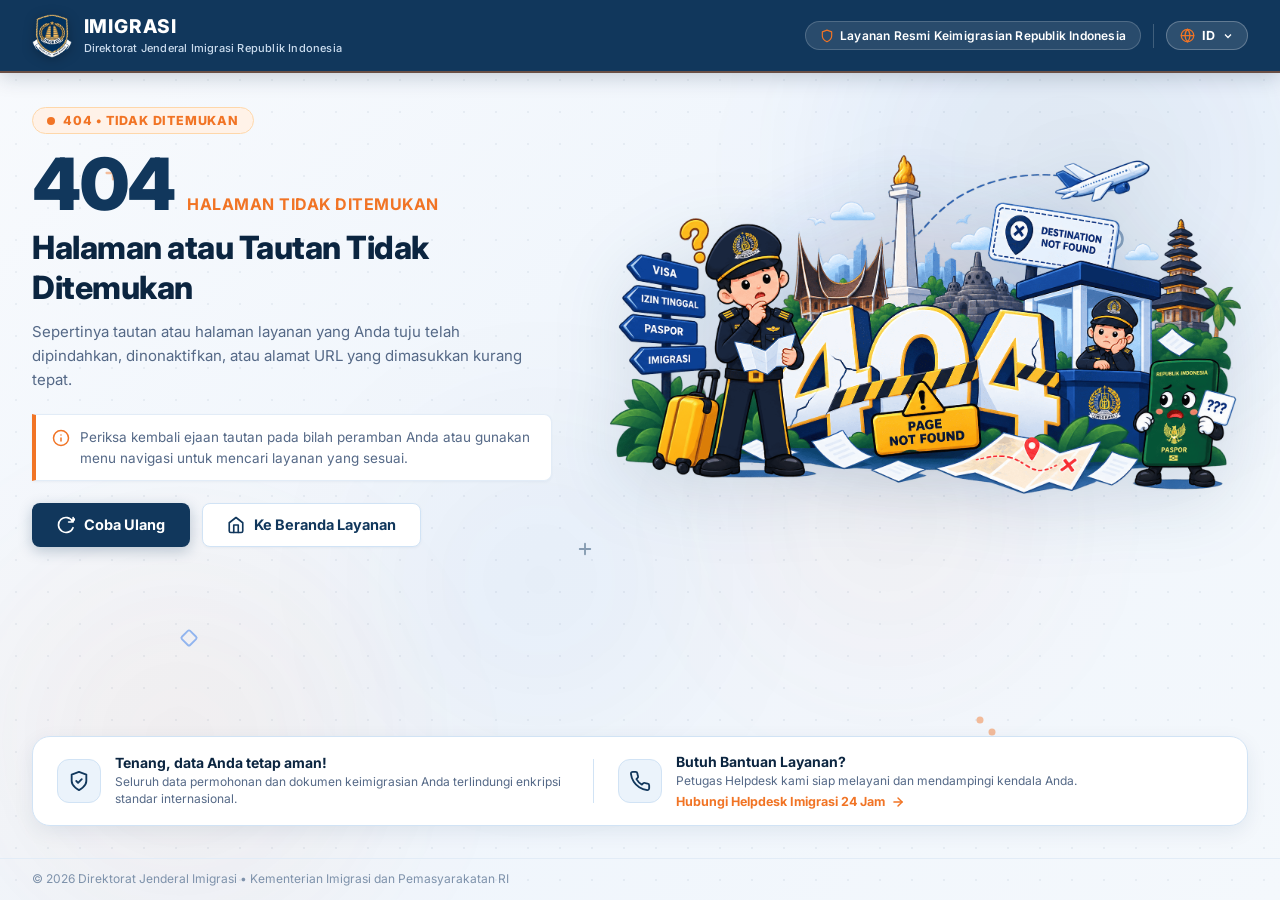
==== commit 505df932: "add animation" ====
--- a/400/index.html
+++ b/400/index.html
@@ -19,9 +19,36 @@
 </head>
 <body>
 
-  <!-- Ambient Backgrounds -->
-  <div class="bg-ambient-layer" aria-hidden="true"></div>
+  <!-- Expressive Motion Background: Atmospheric Layer, Mesh Orbs, Dynamic Grid & Particles -->
+  <div class="bg-ambient-layer" aria-hidden="true">
+    <div class="bg-orb bg-orb-1"></div>
+    <div class="bg-orb bg-orb-2"></div>
+    <div class="bg-orb bg-orb-3"></div>
+    <div class="bg-orb bg-orb-4"></div>
+  </div>
   <div class="bg-pattern-overlay" aria-hidden="true"></div>
+
+  <!-- Subtle Kinetic Geometric Motifs -->
+  <div class="bg-particles-container" aria-hidden="true">
+    <svg class="bg-particle p-item-1" width="22" height="22" viewBox="0 0 24 24" fill="none" stroke="currentColor" stroke-width="2.5" stroke-linecap="round">
+      <line x1="12" y1="5" x2="12" y2="19"></line>
+      <line x1="5" y1="12" x2="19" y2="12"></line>
+    </svg>
+    <svg class="bg-particle p-item-2" width="28" height="28" viewBox="0 0 24 24" fill="none" stroke="currentColor" stroke-width="2.2">
+      <circle cx="12" cy="12" r="9"></circle>
+    </svg>
+    <svg class="bg-particle p-item-3" width="20" height="20" viewBox="0 0 24 24" fill="none" stroke="currentColor" stroke-width="2.2">
+      <rect x="12" y="2" width="14" height="14" rx="2" transform="rotate(45 12 2)"></rect>
+    </svg>
+    <svg class="bg-particle p-item-4" width="24" height="24" viewBox="0 0 24 24" fill="none" stroke="currentColor" stroke-width="2">
+      <circle cx="6" cy="6" r="2.5" fill="currentColor"></circle>
+      <circle cx="18" cy="18" r="2.5" fill="currentColor"></circle>
+    </svg>
+    <svg class="bg-particle p-item-5" width="18" height="18" viewBox="0 0 24 24" fill="none" stroke="currentColor" stroke-width="2.5" stroke-linecap="round">
+      <line x1="12" y1="5" x2="12" y2="19"></line>
+      <line x1="5" y1="12" x2="19" y2="12"></line>
+    </svg>
+  </div>
 
   <!-- Top Header Navigation -->
   <header class="header">
@@ -31,7 +58,6 @@
         <div class="brand-text">
           <div class="brand-title-wrap">
             <span class="brand-title" data-i18n="brandTitle">IMIGRASI</span>
-            <span class="brand-evisa-tag">eVisa</span>
           </div>
           <span class="brand-subtitle" data-i18n="brandSubtitle">Direktorat Jenderal Imigrasi Republik Indonesia</span>
         </div>
@@ -181,14 +207,6 @@
     <div class="footer-meta-left">
       <span data-i18n="footerCopyright">© 2026 Direktorat Jenderal Imigrasi • Kementerian Imigrasi dan Pemasyarakatan RI</span>
     </div>
-    <div class="footer-meta-right">
-      <span class="footer-security-pill">
-        <svg viewBox="0 0 24 24" fill="none" stroke="currentColor" stroke-width="2" stroke-linecap="round" stroke-linejoin="round">
-          <path d="M12 22s8-4 8-10V5l-8-3-8 3v7c0 6 8 10 8 10z"/>
-        </svg>
-        <span data-i18n="footerSecurityTitle">Sistem Informasi Manajemen Keimigrasian (SIMKIM / MOLINA)</span>
-      </span>
-    </div>
   </div>
 
   <script src="../js/main.js"></script>
--- a/css/styles.css
+++ b/css/styles.css
@@ -83,26 +83,126 @@
   -moz-osx-font-smoothing: grayscale;
 }
 
-/* Background Atmosphere & Grid Pattern */
+/* =============================================================================
+   EXPRESSIVE BACKGROUND MOTION SYSTEM
+   ============================================================================= */
 .bg-ambient-layer {
   position: fixed;
   inset: 0;
   pointer-events: none;
   z-index: 0;
-  background-image: 
-    radial-gradient(circle at 10% 20%, rgba(241, 116, 37, 0.04) 0%, transparent 40%),
-    radial-gradient(circle at 85% 15%, rgba(17, 55, 92, 0.06) 0%, transparent 45%),
-    radial-gradient(circle at 50% 90%, rgba(30, 109, 235, 0.04) 0%, transparent 50%);
-}
-
+  overflow: hidden;
+  background: linear-gradient(135deg, #F8FAFD 0%, #EFF5FC 50%, #F4F8FC 100%);
+}
+
+/* Dynamic Animated Gradient Mesh Orbs */
+.bg-orb {
+  position: absolute;
+  border-radius: 50%;
+  filter: blur(80px);
+  pointer-events: none;
+  opacity: 0.65;
+  will-change: transform;
+}
+
+.bg-orb-1 {
+  width: 580px;
+  height: 580px;
+  top: -120px;
+  right: -80px;
+  background: radial-gradient(circle, rgba(17, 55, 92, 0.14) 0%, rgba(30, 109, 235, 0.08) 50%, transparent 70%);
+  animation: morphFloat1 18s ease-in-out infinite;
+}
+
+.bg-orb-2 {
+  width: 520px;
+  height: 520px;
+  bottom: -100px;
+  left: -80px;
+  background: radial-gradient(circle, rgba(241, 116, 37, 0.12) 0%, rgba(241, 116, 37, 0.03) 60%, transparent 75%);
+  animation: morphFloat2 22s ease-in-out infinite;
+}
+
+.bg-orb-3 {
+  width: 440px;
+  height: 440px;
+  top: 40%;
+  left: 25%;
+  background: radial-gradient(circle, rgba(30, 109, 235, 0.08) 0%, rgba(17, 55, 92, 0.04) 50%, transparent 70%);
+  animation: morphFloat3 26s ease-in-out infinite;
+}
+
+.bg-orb-4 {
+  width: 400px;
+  height: 400px;
+  bottom: 20%;
+  right: 15%;
+  background: radial-gradient(circle, rgba(241, 116, 37, 0.08) 0%, rgba(225, 91, 100, 0.05) 50%, transparent 70%);
+  animation: morphFloat4 20s ease-in-out infinite;
+}
+
+/* Subtle Kinetic Geometric Floating Motifs */
+.bg-particles-container {
+  position: fixed;
+  inset: 0;
+  pointer-events: none;
+  z-index: 0;
+  overflow: hidden;
+}
+
+.bg-particle {
+  position: absolute;
+  pointer-events: none;
+  opacity: 0.45;
+  color: var(--evisa-navy);
+}
+
+.p-item-1 {
+  top: 18%;
+  left: 8%;
+  animation: particleFloatA 8s ease-in-out infinite;
+  color: var(--evisa-orange);
+}
+
+.p-item-2 {
+  top: 25%;
+  right: 12%;
+  animation: particleFloatB 10s ease-in-out infinite 1s;
+  color: var(--evisa-navy-light);
+}
+
+.p-item-3 {
+  bottom: 28%;
+  left: 14%;
+  animation: particleFloatC 9s ease-in-out infinite 2s;
+  color: var(--evisa-blue);
+}
+
+.p-item-4 {
+  bottom: 18%;
+  right: 22%;
+  animation: particleFloatA 11s ease-in-out infinite 1.5s;
+  color: var(--evisa-orange);
+}
+
+.p-item-5 {
+  top: 60%;
+  left: 45%;
+  animation: particleFloatB 12s ease-in-out infinite 0.5s;
+  color: var(--evisa-navy);
+}
+
+/* Animated Flowing Subtle Grid Pattern */
 .bg-pattern-overlay {
   position: fixed;
   inset: 0;
   pointer-events: none;
   z-index: 0;
-  opacity: 0.35;
-  background-image: radial-gradient(rgba(17, 55, 92, 0.12) 1px, transparent 1px);
-  background-size: 28px 28px;
+  opacity: 0.45;
+  background-image: 
+    radial-gradient(rgba(17, 55, 92, 0.12) 1.25px, transparent 1.25px);
+  background-size: 32px 32px;
+  animation: gridDrift 45s linear infinite;
 }
 
 /* =============================================================================
@@ -691,15 +791,18 @@
 }
 
 .stage-403::before {
-  background: radial-gradient(circle, rgba(225, 91, 100, 0.18) 0%, rgba(17, 55, 92, 0.08) 50%, transparent 72%);
+  background: radial-gradient(circle, rgba(225, 91, 100, 0.22) 0%, rgba(17, 55, 92, 0.08) 50%, transparent 72%);
+  animation: haloPulse 6s ease-in-out infinite;
 }
 
 .stage-404::before {
-  background: radial-gradient(circle, rgba(241, 116, 37, 0.18) 0%, rgba(30, 109, 235, 0.09) 50%, transparent 72%);
+  background: radial-gradient(circle, rgba(241, 116, 37, 0.22) 0%, rgba(30, 109, 235, 0.11) 50%, transparent 72%);
+  animation: haloPulse 6.5s ease-in-out infinite;
 }
 
 .stage-500::before {
-  background: radial-gradient(circle, rgba(225, 91, 100, 0.16) 0%, rgba(30, 109, 235, 0.1) 50%, transparent 72%);
+  background: radial-gradient(circle, rgba(225, 91, 100, 0.2) 0%, rgba(30, 109, 235, 0.12) 50%, transparent 72%);
+  animation: haloPulse 5.8s ease-in-out infinite;
 }
 
 .seamless-illustration-img {
--- a/css/animations.css
+++ b/css/animations.css
@@ -1,20 +1,15 @@
-/**
- * Layanan Imigrasi Digital - Animation Engine
- * Keyframe Animations for Illustrations, Cards, & Interactive Triggers
- */
-
-/* Soft Vertical Floating Animation for Illustration Card */
+/* Soft Vertical Floating Animation for Illustration Stage */
 @keyframes softFloat {
   0%, 100% {
-    transform: translateY(0px);
+    transform: translateY(0px) rotate(0deg);
   }
   50% {
-    transform: translateY(-8px);
+    transform: translateY(-10px) rotate(0.4deg);
   }
 }
 
 .anim-float {
-  animation: softFloat 5s ease-in-out infinite;
+  animation: softFloat 5.5s ease-in-out infinite;
 }
 
 /* Subtle Shimmer Effect for Accent Badges */
@@ -25,7 +20,7 @@
   }
   50% {
     opacity: 1;
-    filter: drop-shadow(0 0 8px rgba(241, 116, 37, 0.4));
+    filter: drop-shadow(0 0 10px rgba(241, 116, 37, 0.45));
   }
 }
 
@@ -51,7 +46,7 @@
 @keyframes fadeInSlideUp {
   from {
     opacity: 0;
-    transform: translateY(14px);
+    transform: translateY(16px);
   }
   to {
     opacity: 1;
@@ -62,3 +57,121 @@
 .anim-fade-up {
   animation: fadeInSlideUp 0.45s cubic-bezier(0.16, 1, 0.3, 1) forwards;
 }
+
+/* =============================================================================
+   EXPRESSIVE BACKGROUND MOTION & DYNAMIC ORBS
+   ============================================================================= */
+
+/* Continuous Floating / Morphing Gradient Blobs */
+@keyframes morphFloat1 {
+  0%, 100% {
+    transform: translate(0, 0) scale(1) rotate(0deg);
+  }
+  33% {
+    transform: translate(60px, -45px) scale(1.15) rotate(12deg);
+  }
+  66% {
+    transform: translate(-40px, 35px) scale(0.92) rotate(-8deg);
+  }
+}
+
+@keyframes morphFloat2 {
+  0%, 100% {
+    transform: translate(0, 0) scale(1) rotate(0deg);
+  }
+  33% {
+    transform: translate(-70px, 50px) scale(1.12) rotate(-15deg);
+  }
+  66% {
+    transform: translate(50px, -30px) scale(0.9) rotate(10deg);
+  }
+}
+
+@keyframes morphFloat3 {
+  0%, 100% {
+    transform: translate(0, 0) scale(1);
+  }
+  50% {
+    transform: translate(45px, 40px) scale(1.18);
+  }
+}
+
+@keyframes morphFloat4 {
+  0%, 100% {
+    transform: translate(0, 0) scale(1) rotate(0deg);
+  }
+  40% {
+    transform: translate(-50px, -40px) scale(1.1) rotate(18deg);
+  }
+  80% {
+    transform: translate(30px, 25px) scale(0.95) rotate(-10deg);
+  }
+}
+
+/* Floating Geometric Motifs (Plus, Ring, Diamond, Dot) */
+@keyframes particleFloatA {
+  0%, 100% {
+    transform: translateY(0px) rotate(0deg);
+    opacity: 0.35;
+  }
+  50% {
+    transform: translateY(-22px) rotate(180deg);
+    opacity: 0.75;
+  }
+}
+
+@keyframes particleFloatB {
+  0%, 100% {
+    transform: translateY(0px) translateX(0px) rotate(0deg);
+    opacity: 0.3;
+  }
+  50% {
+    transform: translateY(-16px) translateX(12px) rotate(-120deg);
+    opacity: 0.65;
+  }
+}
+
+@keyframes particleFloatC {
+  0%, 100% {
+    transform: translateY(0px) scale(1);
+    opacity: 0.25;
+  }
+  50% {
+    transform: translateY(20px) scale(1.25);
+    opacity: 0.6;
+  }
+}
+
+@keyframes pulseGlowRing {
+  0%, 100% {
+    transform: scale(1);
+    opacity: 0.3;
+  }
+  50% {
+    transform: scale(1.28);
+    opacity: 0.65;
+  }
+}
+
+/* Dynamic Grid Drift Motion */
+@keyframes gridDrift {
+  0% {
+    background-position: 0px 0px;
+  }
+  100% {
+    background-position: 56px 56px;
+  }
+}
+
+/* Ambient Radial Wave Pulse behind Illustration */
+@keyframes haloPulse {
+  0%, 100% {
+    transform: translate(-50%, -50%) scale(1);
+    opacity: 0.8;
+  }
+  50% {
+    transform: translate(-50%, -50%) scale(1.14);
+    opacity: 1;
+    filter: blur(44px);
+  }
+}
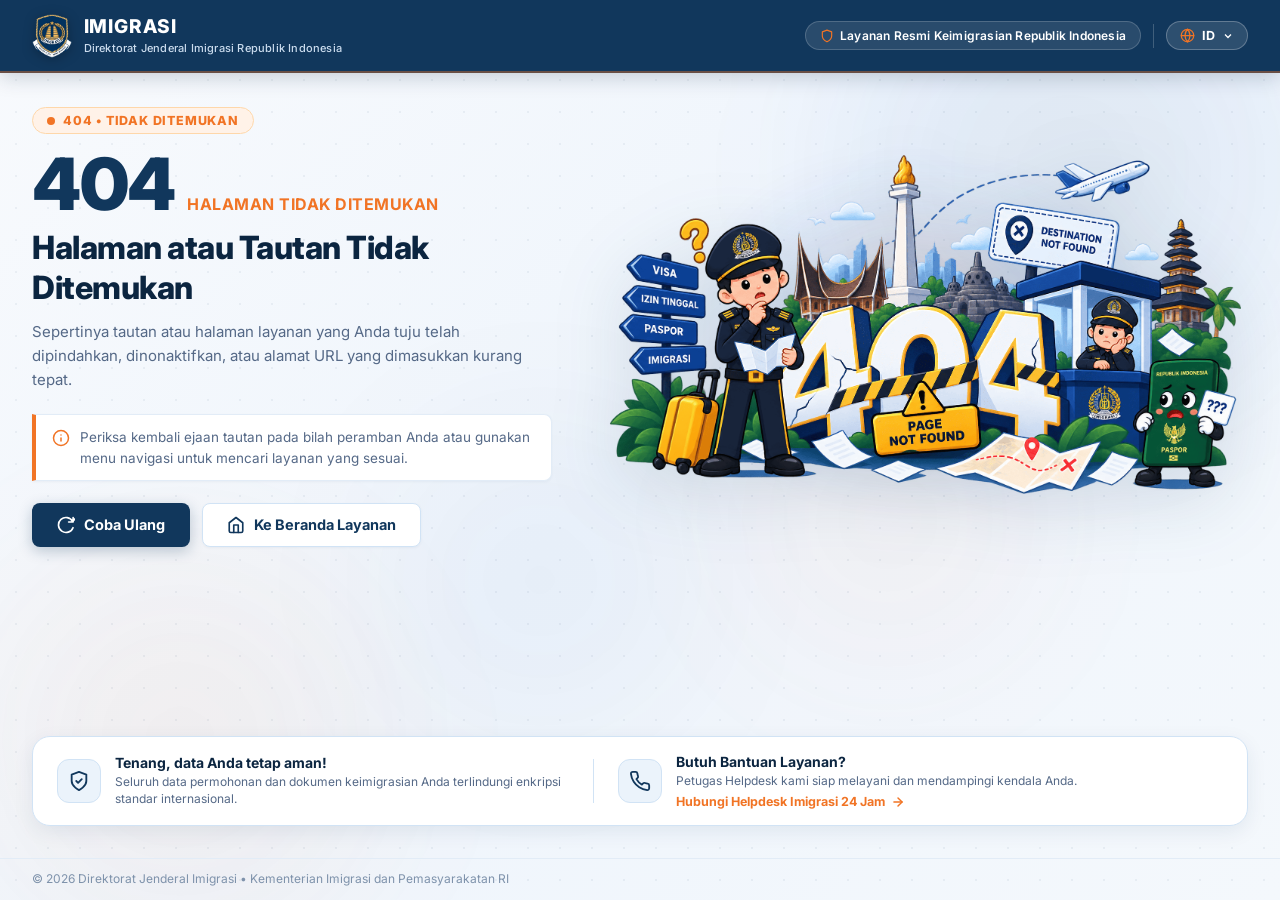
==== commit daac1240: "remove particle" ====
--- a/400/index.html
+++ b/400/index.html
@@ -19,7 +19,7 @@
 </head>
 <body>
 
-  <!-- Expressive Motion Background: Atmospheric Layer, Mesh Orbs, Dynamic Grid & Particles -->
+  <!-- Expressive Motion Background: Atmospheric Layer, Mesh Orbs, Dynamic Grid -->
   <div class="bg-ambient-layer" aria-hidden="true">
     <div class="bg-orb bg-orb-1"></div>
     <div class="bg-orb bg-orb-2"></div>
@@ -27,28 +27,6 @@
     <div class="bg-orb bg-orb-4"></div>
   </div>
   <div class="bg-pattern-overlay" aria-hidden="true"></div>
-
-  <!-- Subtle Kinetic Geometric Motifs -->
-  <div class="bg-particles-container" aria-hidden="true">
-    <svg class="bg-particle p-item-1" width="22" height="22" viewBox="0 0 24 24" fill="none" stroke="currentColor" stroke-width="2.5" stroke-linecap="round">
-      <line x1="12" y1="5" x2="12" y2="19"></line>
-      <line x1="5" y1="12" x2="19" y2="12"></line>
-    </svg>
-    <svg class="bg-particle p-item-2" width="28" height="28" viewBox="0 0 24 24" fill="none" stroke="currentColor" stroke-width="2.2">
-      <circle cx="12" cy="12" r="9"></circle>
-    </svg>
-    <svg class="bg-particle p-item-3" width="20" height="20" viewBox="0 0 24 24" fill="none" stroke="currentColor" stroke-width="2.2">
-      <rect x="12" y="2" width="14" height="14" rx="2" transform="rotate(45 12 2)"></rect>
-    </svg>
-    <svg class="bg-particle p-item-4" width="24" height="24" viewBox="0 0 24 24" fill="none" stroke="currentColor" stroke-width="2">
-      <circle cx="6" cy="6" r="2.5" fill="currentColor"></circle>
-      <circle cx="18" cy="18" r="2.5" fill="currentColor"></circle>
-    </svg>
-    <svg class="bg-particle p-item-5" width="18" height="18" viewBox="0 0 24 24" fill="none" stroke="currentColor" stroke-width="2.5" stroke-linecap="round">
-      <line x1="12" y1="5" x2="12" y2="19"></line>
-      <line x1="5" y1="12" x2="19" y2="12"></line>
-    </svg>
-  </div>
 
   <!-- Top Header Navigation -->
   <header class="header">
--- a/css/styles.css
+++ b/css/styles.css
@@ -141,57 +141,6 @@
   animation: morphFloat4 20s ease-in-out infinite;
 }
 
-/* Subtle Kinetic Geometric Floating Motifs */
-.bg-particles-container {
-  position: fixed;
-  inset: 0;
-  pointer-events: none;
-  z-index: 0;
-  overflow: hidden;
-}
-
-.bg-particle {
-  position: absolute;
-  pointer-events: none;
-  opacity: 0.45;
-  color: var(--evisa-navy);
-}
-
-.p-item-1 {
-  top: 18%;
-  left: 8%;
-  animation: particleFloatA 8s ease-in-out infinite;
-  color: var(--evisa-orange);
-}
-
-.p-item-2 {
-  top: 25%;
-  right: 12%;
-  animation: particleFloatB 10s ease-in-out infinite 1s;
-  color: var(--evisa-navy-light);
-}
-
-.p-item-3 {
-  bottom: 28%;
-  left: 14%;
-  animation: particleFloatC 9s ease-in-out infinite 2s;
-  color: var(--evisa-blue);
-}
-
-.p-item-4 {
-  bottom: 18%;
-  right: 22%;
-  animation: particleFloatA 11s ease-in-out infinite 1.5s;
-  color: var(--evisa-orange);
-}
-
-.p-item-5 {
-  top: 60%;
-  left: 45%;
-  animation: particleFloatB 12s ease-in-out infinite 0.5s;
-  color: var(--evisa-navy);
-}
-
 /* Animated Flowing Subtle Grid Pattern */
 .bg-pattern-overlay {
   position: fixed;
--- a/css/animations.css
+++ b/css/animations.css
@@ -108,51 +108,6 @@
   }
 }
 
-/* Floating Geometric Motifs (Plus, Ring, Diamond, Dot) */
-@keyframes particleFloatA {
-  0%, 100% {
-    transform: translateY(0px) rotate(0deg);
-    opacity: 0.35;
-  }
-  50% {
-    transform: translateY(-22px) rotate(180deg);
-    opacity: 0.75;
-  }
-}
-
-@keyframes particleFloatB {
-  0%, 100% {
-    transform: translateY(0px) translateX(0px) rotate(0deg);
-    opacity: 0.3;
-  }
-  50% {
-    transform: translateY(-16px) translateX(12px) rotate(-120deg);
-    opacity: 0.65;
-  }
-}
-
-@keyframes particleFloatC {
-  0%, 100% {
-    transform: translateY(0px) scale(1);
-    opacity: 0.25;
-  }
-  50% {
-    transform: translateY(20px) scale(1.25);
-    opacity: 0.6;
-  }
-}
-
-@keyframes pulseGlowRing {
-  0%, 100% {
-    transform: scale(1);
-    opacity: 0.3;
-  }
-  50% {
-    transform: scale(1.28);
-    opacity: 0.65;
-  }
-}
-
 /* Dynamic Grid Drift Motion */
 @keyframes gridDrift {
   0% {
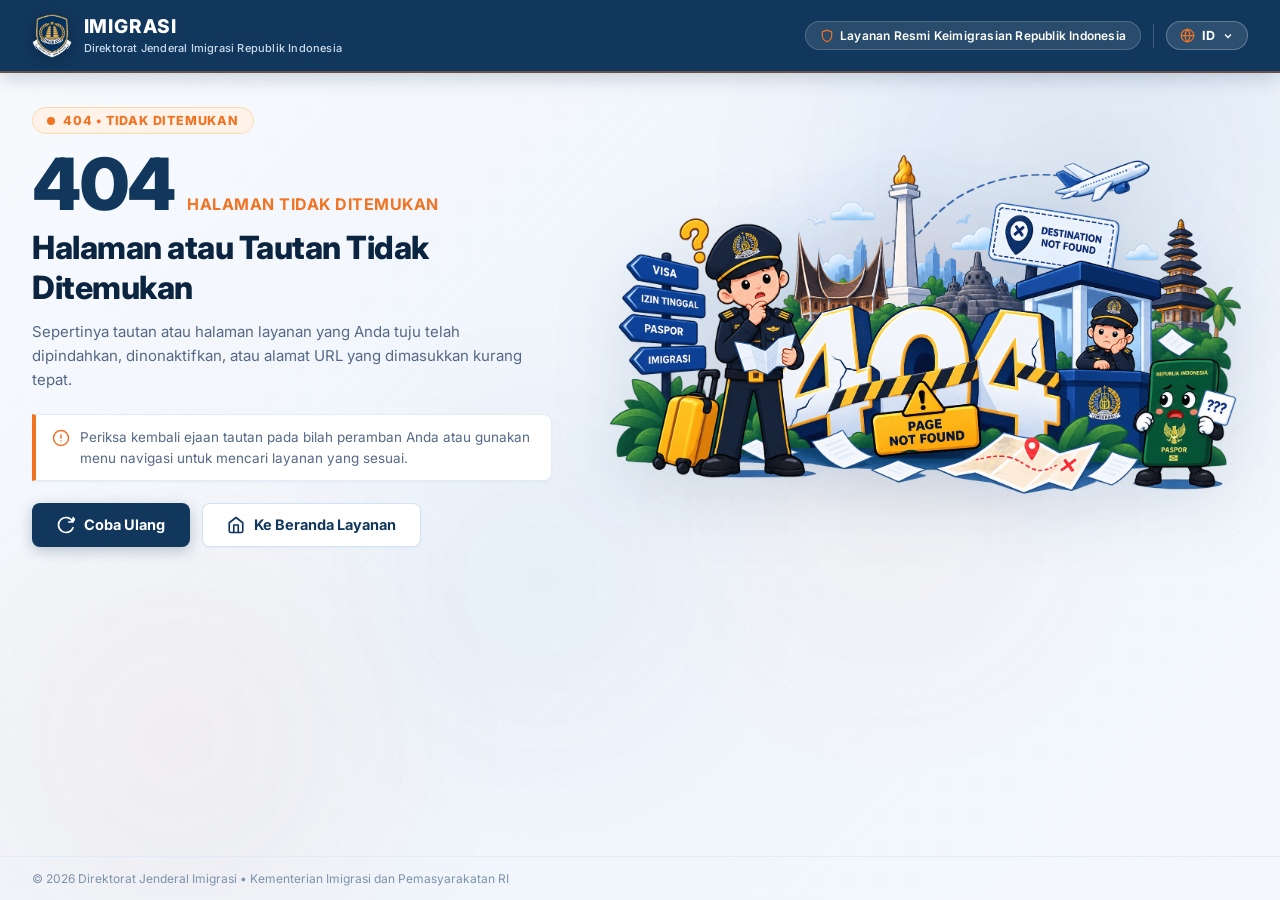
==== commit 5b7fbf63: "update as single file" ====
--- a/400/index.html
+++ b/400/index.html
@@ -5,17 +5,1123 @@
   <meta name="viewport" content="width=device-width, initial-scale=1.0">
   <title>404 - Halaman Tidak Ditemukan | Direktorat Jenderal Imigrasi Republik Indonesia</title>
   
-  <!-- Favicon -->
-  <link rel="icon" type="image/png" href="../assets/icons/logo-imigrasi.png">
-  <link rel="shortcut icon" type="image/png" href="../assets/icons/logo-imigrasi.png">
+  <!-- Inlined Favicon -->
+  <link rel="icon" type="image/png" href="[data-uri]